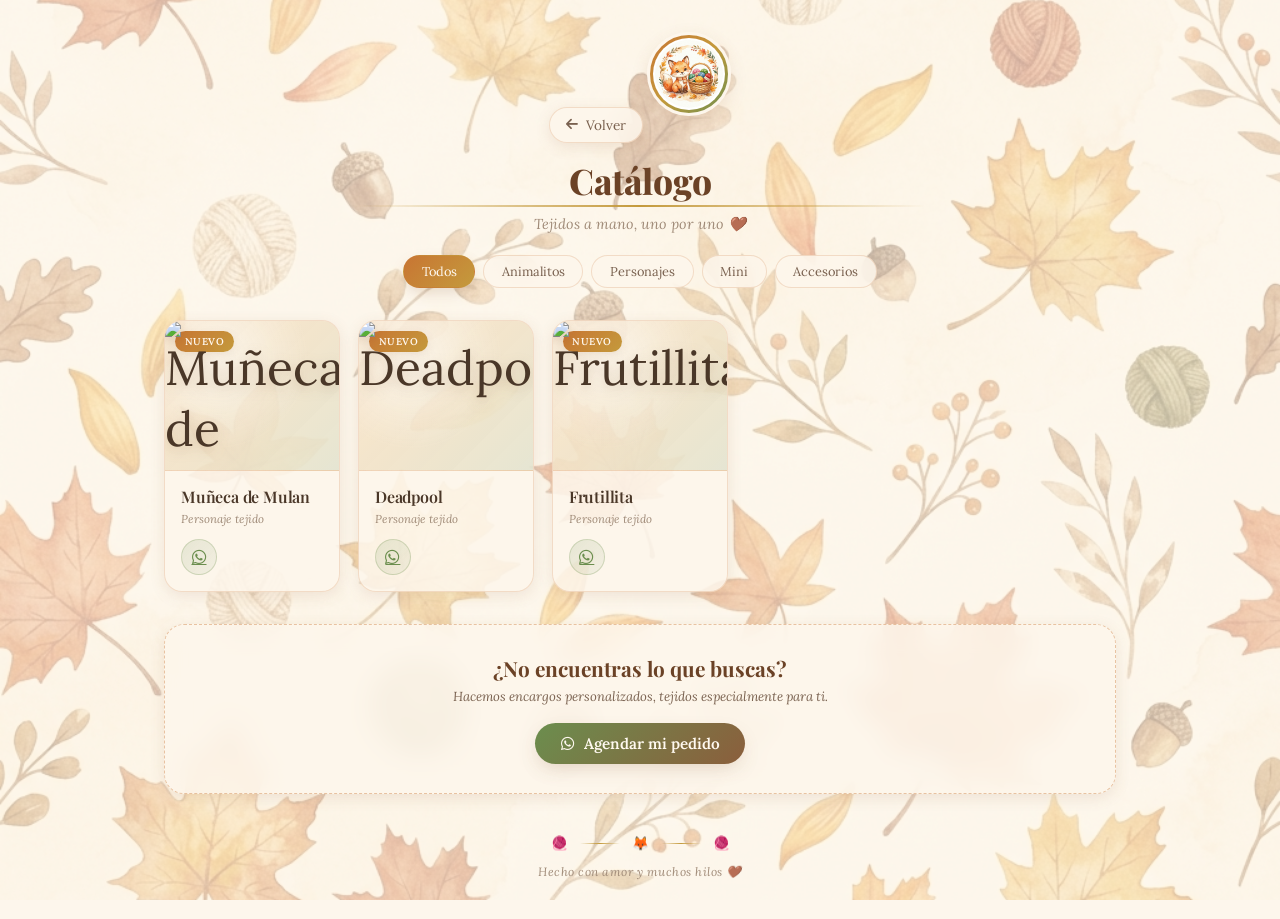
==== catalogo.html @ 06f268ba "feat: add product catalog page and integrate WhatsApp ordering link to dashboard" ====
<!DOCTYPE html>
<html lang="es">
<head>
    <meta charset="UTF-8">
    <meta name="viewport" content="width=device-width, initial-scale=1.0">
    <title>Catálogo | Amigurumis Zoremi Entrehilos</title>
    <meta name="description" content="Catálogo de amigurumis tejidos a mano de Amigurumis Zoremi Entrehilos. Encuentra tu compañero tejido con amor y agenda tu pedido por WhatsApp.">
    <link rel="stylesheet" href="style.css">
    <link rel="stylesheet" href="catalogo.css">
    <!-- Font Awesome para Iconos -->
    <link rel="stylesheet" href="https://cdnjs.cloudflare.com/ajax/libs/font-awesome/6.4.0/css/all.min.css">
    <!-- Google Fonts -->
    <link href="https://fonts.googleapis.com/css2?family=Playfair+Display:ital,wght@0,400;0,600;0,700;0,800;1,400&family=Lora:ital,wght@0,400;0,500;0,600;1,400&display=swap" rel="stylesheet">
</head>
<body>
    <div class="background-container"></div>

    <!-- Decorative floating elements -->
    <div class="floating-leaf leaf-1">🍂</div>
    <div class="floating-leaf leaf-2">🍁</div>
    <div class="floating-leaf leaf-3">🌻</div>
    <div class="floating-leaf leaf-4">🧶</div>
    <div class="floating-leaf leaf-5">🍂</div>
    <div class="floating-leaf leaf-6">🌰</div>
    <div class="floating-leaf leaf-7">🍁</div>
    <div class="floating-leaf leaf-8">🧶</div>

    <div class="catalog-container">
        <header class="catalog-header">
            <a href="index.html" class="back-link"><i class="fa-solid fa-arrow-left"></i> Volver</a>
            <img src="avatar.png" alt="Zoremi - Zorrito mascota" class="header-avatar">
            <h1 class="page-title">Catálogo</h1>
            <p class="page-subtitle">Tejidos a mano, uno por uno 🤎</p>

            <nav class="filters" aria-label="Filtrar productos por categoría">
                <button class="chip active" data-filter="todos">Todos</button>
                <button class="chip" data-filter="animales">Animalitos</button>
                <button class="chip" data-filter="personajes">Personajes</button>
                <button class="chip" data-filter="mini">Mini</button>
                <button class="chip" data-filter="accesorios">Accesorios</button>
            </nav>
        </header>

        <main class="products-grid" id="products-grid">

            <article class="product-card" data-category="personajes">
                <div class="product-img-wrap">
                    <span class="product-badge">Nuevo</span>
                    <span class="product-img"><img src="img/mulan.png" alt="Muñeca de Mulan"></span>
                </div>
                <div class="product-info">
                    <h2 class="product-name">Muñeca de Mulan</h2>
                    <p class="product-desc">Personaje tejido</p>
                    <div class="product-footer">
                        <!-- <span class="product-price">S/ 95</span> -->
                        <a class="order-btn" href="https://wa.me/5681720658?text=Hola%20Zoremi!%20Me%20interesa%20el%20amigurumi%20%F0%9F%A7%B6%20Mu%C3%B1eca%20de%20Mulan" target="_blank" rel="noopener" aria-label="Pedir Muñeca de Mulan por WhatsApp"><i class="fa-brands fa-whatsapp"></i></a>
                    </div>
                </div>
            </article>

            <article class="product-card" data-category="personajes">
                <div class="product-img-wrap">
                    <span class="product-badge">Nuevo</span>
                    <span class="product-img"><img src="img/deadpool.png" alt="Deadpool"></span>
                </div>
                <div class="product-info">
                    <h2 class="product-name">Deadpool</h2>
                    <p class="product-desc">Personaje tejido</p>
                    <div class="product-footer">
                        <!-- <span class="product-price">S/ 85</span> -->
                        <a class="order-btn" href="https://wa.me/5681720658?text=Hola%20Zoremi!%20Me%20interesa%20el%20amigurumi%20%F0%9F%A7%B6%20Deadpool" target="_blank" rel="noopener" aria-label="Pedir Deadpool por WhatsApp"><i class="fa-brands fa-whatsapp"></i></a>
                    </div>
                </div>
            </article>

            <article class="product-card" data-category="personajes">
                <div class="product-img-wrap">
                    <span class="product-badge">Nuevo</span>
                    <span class="product-img"><img src="img/frutillita.png" alt="Frutillita"></span>
                </div>
                <div class="product-info">
                    <h2 class="product-name">Frutillita</h2>
                    <p class="product-desc">Personaje tejido</p>
                    <div class="product-footer">
                        <!-- <span class="product-price">S/ 68</span> -->
                        <a class="order-btn" href="https://wa.me/5681720658?text=Hola%20Zoremi!%20Me%20interesa%20el%20amigurumi%20%F0%9F%A7%B6%20Frutillita" target="_blank" rel="noopener" aria-label="Pedir Frutillita por WhatsApp"><i class="fa-brands fa-whatsapp"></i></a>
                    </div>
                </div>
            </article>

        </main>

        <section class="custom-order">
            <h2 class="custom-title">¿No encuentras lo que buscas?</h2>
            <p class="custom-text">Hacemos encargos personalizados, tejidos especialmente para ti.</p>
            <a class="custom-btn" href="https://wa.me/5681720658?text=Hola%20Zoremi%20Entrehilos%2C%20quiero%20agendar%20un%20encargo%20personalizado%20%F0%9F%A7%B6" target="_blank" rel="noopener"><i class="fa-brands fa-whatsapp"></i> Agendar mi pedido</a>
        </section>

        <footer class="footer">
            <div class="footer-decoration">
                <span>🧶</span>
                <span class="footer-line"></span>
                <span>🦊</span>
                <span class="footer-line"></span>
                <span>🧶</span>
            </div>
            <p class="footer-text">Hecho con amor y muchos hilos 🤎</p>
        </footer>
    </div>

    <script>
        const chips = document.querySelectorAll('.chip');
        chips.forEach(chip => {
            chip.addEventListener('click', () => {
                chips.forEach(c => c.classList.remove('active'));
                chip.classList.add('active');
                const cat = chip.dataset.filter;
                document.querySelectorAll('.product-card').forEach(card => {
                    card.style.display = (cat === 'todos' || card.dataset.category === cat) ? '' : 'none';
                });
            });
        });
    </script>
</body>
</html>
---- style.css ----
/* ===========================
   AMIGURUMIS ZOREMI ENTREHILOS
   Paleta Otoñal / Acuarela
   =========================== */

:root {
    --cream: #FDF6EC;
    --cream-light: #FFF9F0;
    --warm-brown: #8B5E3C;
    --warm-brown-dark: #6B4226;
    --pumpkin: #C87533;
    --gold: #C49A3C;
    --gold-light: #D4AA4C;
    --moss-green: #6B8E4E;
    --burgundy: #8B2D3A;
    --soft-orange: #E8A960;
    --text-dark: #4A3728;
    --text-medium: #7A6250;
    --text-light: #A08B78;
    --card-bg: rgba(253, 246, 236, 0.85);
    --card-border: rgba(200, 117, 51, 0.2);
    --card-hover-bg: rgba(253, 246, 236, 0.95);
    --card-shadow: rgba(139, 94, 60, 0.12);
    --card-shadow-hover: rgba(139, 94, 60, 0.25);
}

* {
    margin: 0;
    padding: 0;
    box-sizing: border-box;
}

body {
    background-color: var(--cream);
    color: var(--text-dark);
    min-height: 100vh;
    display: flex;
    justify-content: center;
    align-items: center;
    overflow-x: hidden;
    position: relative;
    font-family: 'Lora', Georgia, serif;
}

/* === Background === */
.background-container {
    position: fixed;
    top: 0;
    left: 0;
    width: 100%;
    height: 100%;
    z-index: -2;
    background-image: url('bg.png');
    background-size: cover;
    background-position: center;
    opacity: 0.35;
}

/* === Floating decorative leaves === */
.floating-leaf {
    position: fixed;
    font-size: 1.6rem;
    opacity: 0;
    z-index: -1;
    pointer-events: none;
    animation: floatDown linear infinite;
}

.leaf-1 { left: 5%;  animation-duration: 12s; animation-delay: 0s;   font-size: 1.4rem; }
.leaf-2 { left: 15%; animation-duration: 15s; animation-delay: 2s;   font-size: 1.8rem; }
.leaf-3 { left: 30%; animation-duration: 18s; animation-delay: 5s;   font-size: 1.3rem; }
.leaf-4 { left: 50%; animation-duration: 14s; animation-delay: 1s;   font-size: 1.6rem; }
.leaf-5 { left: 65%; animation-duration: 16s; animation-delay: 4s;   font-size: 1.2rem; }
.leaf-6 { left: 78%; animation-duration: 13s; animation-delay: 3s;   font-size: 1.5rem; }
.leaf-7 { left: 88%; animation-duration: 17s; animation-delay: 6s;   font-size: 1.7rem; }
.leaf-8 { left: 42%; animation-duration: 19s; animation-delay: 8s;   font-size: 1.1rem; }

@keyframes floatDown {
    0% {
        transform: translateY(-10vh) rotate(0deg) translateX(0);
        opacity: 0;
    }
    10% {
        opacity: 0.6;
    }
    90% {
        opacity: 0.6;
    }
    100% {
        transform: translateY(110vh) rotate(360deg) translateX(60px);
        opacity: 0;
    }
}

/* === Main Container === */
.container {
    width: 100%;
    max-width: 440px;
    padding: 2.5rem 2rem;
    display: flex;
    flex-direction: column;
    gap: 2rem;
    z-index: 1;
}

/* === Profile / Header === */
.profile {
    text-align: center;
    animation: fadeInDown 1s cubic-bezier(0.4, 0, 0.2, 1);
}

.profile-img-container {
    width: 140px;
    height: 140px;
    margin: 0 auto 1.2rem;
    border-radius: 50%;
    padding: 5px;
    background: linear-gradient(135deg, var(--pumpkin), var(--gold), var(--moss-green), var(--soft-orange));
    position: relative;
    box-shadow: 
        0 8px 25px var(--card-shadow),
        0 0 0 4px var(--cream);
    animation: gentlePulse 4s ease-in-out infinite;
}

.profile-img {
    width: 100%;
    height: 100%;
    object-fit: cover;
    border-radius: 50%;
    border: 4px solid var(--cream);
    background: var(--cream-light);
}

/* === Brand Name === */
.brand-name {
    display: flex;
    flex-direction: column;
    align-items: center;
    gap: 0;
    margin-bottom: 1rem;
    line-height: 1;
}

.brand-top {
    font-family: 'Lora', Georgia, serif;
    font-size: 1rem;
    font-weight: 500;
    color: var(--text-medium);
    letter-spacing: 3px;
    text-transform: uppercase;
}

.brand-main {
    font-family: 'Playfair Display', Georgia, serif;
    font-size: 2.8rem;
    font-weight: 800;
    color: var(--warm-brown-dark);
    line-height: 1.1;
    letter-spacing: -0.5px;
    position: relative;
}

.brand-main::after {
    content: '';
    display: block;
    width: 60%;
    height: 2px;
    background: linear-gradient(to right, transparent, var(--gold), transparent);
    margin: 2px auto 0;
}

.brand-bottom {
    font-family: 'Lora', Georgia, serif;
    font-size: 1.05rem;
    font-weight: 400;
    font-style: italic;
    color: var(--text-light);
    letter-spacing: 4px;
    margin-top: 4px;
}

/* === Quote === */
.profile-quote {
    font-family: 'Lora', Georgia, serif;
    font-style: italic;
    font-size: 0.85rem;
    color: var(--text-light);
    line-height: 1.6;
    margin-top: 0.8rem;
    padding: 0 1rem;
    position: relative;
}

.profile-quote::before {
    content: '✿';
    display: block;
    font-style: normal;
    color: var(--soft-orange);
    opacity: 0.5;
    margin-bottom: 6px;
    font-size: 0.9rem;
}

/* === Links === */
.links-container {
    display: flex;
    flex-direction: column;
    gap: 1rem;
    animation: fadeInUp 0.8s cubic-bezier(0.4, 0, 0.2, 1) 0.2s both;
}

.link-card {
    display: flex;
    align-items: center;
    padding: 1.1rem 1.4rem;
    background: var(--card-bg);
    border: 1px solid var(--card-border);
    border-radius: 16px;
    text-decoration: none;
    color: var(--text-dark);
    backdrop-filter: blur(12px);
    -webkit-backdrop-filter: blur(12px);
    transition: all 0.4s cubic-bezier(0.4, 0, 0.2, 1);
    position: relative;
    overflow: hidden;
    box-shadow: 0 4px 15px var(--card-shadow);
}

.link-card::before {
    content: '';
    position: absolute;
    top: 0;
    left: 0;
    width: 4px;
    height: 100%;
    border-radius: 16px 0 0 16px;
    transition: all 0.3s ease;
    opacity: 0;
}

.link-card::after {
    content: '';
    position: absolute;
    top: 0;
    left: 0;
    width: 100%;
    height: 100%;
    background: linear-gradient(90deg, transparent, rgba(255,255,255,0.15), transparent);
    transform: translateX(-100%);
    transition: 0.6s ease-in-out;
}

/* TikTok specific */
.tiktok::before {
    background: linear-gradient(to bottom, var(--pumpkin), var(--gold));
}

/* Instagram specific */
.instagram::before {
    background: linear-gradient(to bottom, var(--burgundy), var(--soft-orange));
}

/* Facebook specific */
.facebook::before {
    background: linear-gradient(to bottom, var(--moss-green), var(--gold-light));
}

/* Catálogo specific */
.catalogo::before {
    background: linear-gradient(to bottom, var(--pumpkin), var(--burgundy));
}

/* WhatsApp specific */
.whatsapp::before {
    background: linear-gradient(to bottom, var(--moss-green), var(--gold));
}

.link-card:hover {
    transform: translateY(-4px);
    background: var(--card-hover-bg);
    border-color: rgba(200, 117, 51, 0.35);
    box-shadow: 0 12px 30px -5px var(--card-shadow-hover);
}

.link-card:hover::before {
    opacity: 1;
}

.link-card:hover::after {
    transform: translateX(100%);
}

.link-icon {
    font-size: 1.5rem;
    margin-right: 1rem;
    display: flex;
    align-items: center;
    justify-content: center;
    width: 42px;
    height: 42px;
    border-radius: 12px;
    transition: all 0.3s ease;
    flex-shrink: 0;
}

.tiktok .link-icon {
    background: linear-gradient(135deg, rgba(200, 117, 51, 0.12), rgba(196, 154, 60, 0.12));
    color: var(--pumpkin);
}

.instagram .link-icon {
    background: linear-gradient(135deg, rgba(139, 45, 58, 0.12), rgba(232, 169, 96, 0.12));
    color: var(--burgundy);
}

.facebook .link-icon {
    background: linear-gradient(135deg, rgba(107, 142, 78, 0.12), rgba(212, 170, 76, 0.12));
    color: var(--moss-green);
}

.catalogo .link-icon {
    background: linear-gradient(135deg, rgba(200, 117, 51, 0.12), rgba(139, 45, 58, 0.12));
    color: var(--pumpkin);
}

.whatsapp .link-icon {
    background: linear-gradient(135deg, rgba(107, 142, 78, 0.15), rgba(107, 142, 78, 0.08));
    color: var(--moss-green);
}

.tiktok:hover .link-icon {
    background: linear-gradient(135deg, rgba(200, 117, 51, 0.25), rgba(196, 154, 60, 0.25));
    transform: scale(1.08) rotate(-3deg);
}

.instagram:hover .link-icon {
    background: linear-gradient(135deg, rgba(139, 45, 58, 0.25), rgba(232, 169, 96, 0.25));
    transform: scale(1.08) rotate(3deg);
}

.facebook:hover .link-icon {
    background: linear-gradient(135deg, rgba(107, 142, 78, 0.25), rgba(212, 170, 76, 0.25));
    transform: scale(1.08) rotate(-3deg);
}

.catalogo:hover .link-icon {
    background: linear-gradient(135deg, rgba(200, 117, 51, 0.25), rgba(139, 45, 58, 0.25));
    transform: scale(1.08) rotate(-3deg);
}

.whatsapp:hover .link-icon {
    background: linear-gradient(135deg, rgba(107, 142, 78, 0.28), rgba(107, 142, 78, 0.18));
    transform: scale(1.08) rotate(3deg);
}

.link-content {
    display: flex;
    flex-direction: column;
    flex-grow: 1;
    gap: 2px;
}

.link-text {
    font-family: 'Playfair Display', Georgia, serif;
    font-size: 1.1rem;
    font-weight: 600;
    color: var(--text-dark);
    letter-spacing: -0.2px;
}

.link-subtitle {
    font-family: 'Lora', Georgia, serif;
    font-size: 0.75rem;
    color: var(--text-light);
    font-style: italic;
}

.link-arrow {
    font-size: 0.95rem;
    color: var(--text-light);
    opacity: 0.4;
    transform: translateX(0);
    transition: all 0.3s ease;
}

.link-card:hover .link-arrow {
    opacity: 1;
    transform: translateX(5px);
    color: var(--pumpkin);
}

/* === Footer === */
.footer {
    text-align: center;
    padding-top: 0.5rem;
    animation: fadeInUp 0.8s cubic-bezier(0.4, 0, 0.2, 1) 0.4s both;
}

.footer-decoration {
    display: flex;
    align-items: center;
    justify-content: center;
    gap: 12px;
    margin-bottom: 12px;
    font-size: 0.85rem;
}

.footer-line {
    display: block;
    width: 40px;
    height: 1px;
    background: linear-gradient(to right, transparent, var(--gold), transparent);
}

.footer-text {
    font-family: 'Lora', Georgia, serif;
    font-size: 0.75rem;
    color: var(--text-light);
    font-style: italic;
    letter-spacing: 0.5px;
}

/* === Animations === */
@keyframes fadeInDown {
    from { opacity: 0; transform: translateY(-30px); }
    to { opacity: 1; transform: translateY(0); }
}

@keyframes fadeInUp {
    from { opacity: 0; transform: translateY(30px); }
    to { opacity: 1; transform: translateY(0); }
}

@keyframes gentlePulse {
    0%, 100% { box-shadow: 0 8px 25px var(--card-shadow), 0 0 0 4px var(--cream); }
    50% { box-shadow: 0 8px 35px var(--card-shadow-hover), 0 0 0 6px rgba(253, 246, 236, 0.8); }
}

/* === Responsive === */
@media (max-width: 480px) {
    .container {
        padding: 2rem 1.5rem;
    }
    .profile-img-container {
        width: 120px;
        height: 120px;
    }
    .brand-main {
        font-size: 2.4rem;
    }
    .brand-top {
        font-size: 0.9rem;
    }
    .floating-leaf {
        font-size: 1.2rem;
    }
}

@media (min-width: 481px) and (max-width: 768px) {
    .container {
        max-width: 440px;
    }
}
---- catalogo.css ----
/* ===========================
   CATÁLOGO ZOREMI ENTREHILOS
   Extiende el estilo de style.css
   =========================== */

body {
    display: block;
}

.catalog-container {
    width: 100%;
    max-width: 1000px;
    margin: 0 auto;
    padding: 2rem 1.5rem 2.5rem;
    display: flex;
    flex-direction: column;
    gap: 2rem;
    z-index: 1;
}

/* === Header === */
.catalog-header {
    text-align: center;
    animation: fadeInDown 1s cubic-bezier(0.4, 0, 0.2, 1);
}

.back-link {
    display: inline-flex;
    align-items: center;
    gap: 8px;
    align-self: flex-start;
    margin-bottom: 1.2rem;
    padding: 0.5rem 1rem;
    border-radius: 999px;
    background: var(--card-bg);
    border: 1px solid var(--card-border);
    color: var(--text-medium);
    font-family: 'Lora', Georgia, serif;
    font-size: 0.85rem;
    text-decoration: none;
    backdrop-filter: blur(12px);
    -webkit-backdrop-filter: blur(12px);
    transition: all 0.3s ease;
    box-shadow: 0 4px 15px var(--card-shadow);
}

.back-link:hover {
    transform: translateY(-2px);
    color: var(--pumpkin);
    border-color: rgba(200, 117, 51, 0.35);
    box-shadow: 0 8px 20px -5px var(--card-shadow-hover);
}

.header-avatar {
    width: 84px;
    height: 84px;
    object-fit: cover;
    border-radius: 50%;
    border: 3px solid var(--cream);
    padding: 3px;
    margin-bottom: 0.8rem;
    background: linear-gradient(135deg, var(--pumpkin), var(--gold), var(--moss-green));
    box-shadow: 0 6px 18px var(--card-shadow);
}

.page-title {
    font-family: 'Playfair Display', Georgia, serif;
    font-size: 2.2rem;
    font-weight: 800;
    color: var(--warm-brown-dark);
    line-height: 1.1;
}

.page-title::after {
    content: '';
    display: block;
    width: 60%;
    height: 2px;
    background: linear-gradient(to right, transparent, var(--gold), transparent);
    margin: 4px auto 0;
}

.page-subtitle {
    font-family: 'Lora', Georgia, serif;
    font-style: italic;
    font-size: 0.9rem;
    color: var(--text-light);
    margin-top: 0.5rem;
}

/* === Filtros === */
.filters {
    display: flex;
    flex-wrap: wrap;
    justify-content: center;
    gap: 0.5rem;
    margin-top: 1.4rem;
}

.chip {
    font-family: 'Lora', Georgia, serif;
    font-size: 0.8rem;
    padding: 0.45rem 1.1rem;
    border-radius: 999px;
    border: 1px solid var(--card-border);
    background: var(--card-bg);
    color: var(--text-medium);
    cursor: pointer;
    transition: all 0.3s ease;
    backdrop-filter: blur(12px);
    -webkit-backdrop-filter: blur(12px);
}

.chip:hover {
    transform: translateY(-2px);
    border-color: rgba(200, 117, 51, 0.35);
    color: var(--pumpkin);
}

.chip.active {
    background: linear-gradient(135deg, var(--pumpkin), var(--gold));
    border-color: transparent;
    color: #FFF9F0;
    box-shadow: 0 6px 16px -4px var(--card-shadow-hover);
}

/* === Grid de productos === */
.products-grid {
    display: grid;
    grid-template-columns: repeat(auto-fill, minmax(170px, 1fr));
    gap: 1.1rem;
    animation: fadeInUp 0.8s cubic-bezier(0.4, 0, 0.2, 1) 0.2s both;
}

.product-card {
    display: flex;
    flex-direction: column;
    background: var(--card-bg);
    border: 1px solid var(--card-border);
    border-radius: 18px;
    overflow: hidden;
    backdrop-filter: blur(12px);
    -webkit-backdrop-filter: blur(12px);
    box-shadow: 0 4px 15px var(--card-shadow);
    transition: all 0.4s cubic-bezier(0.4, 0, 0.2, 1);
    animation: cardIn 0.6s cubic-bezier(0.4, 0, 0.2, 1) both;
}

.product-card:nth-child(-n+12) { animation-delay: calc(var(--i, 0) * 60ms); }

.product-card:hover {
    transform: translateY(-5px);
    background: var(--card-hover-bg);
    border-color: rgba(200, 117, 51, 0.35);
    box-shadow: 0 14px 32px -6px var(--card-shadow-hover);
}

@keyframes cardIn {
    from { opacity: 0; transform: translateY(24px); }
    to { opacity: 1; transform: translateY(0); }
}

.product-img-wrap {
    position: relative;
    height: 150px;
    display: flex;
    align-items: center;
    justify-content: center;
    overflow: hidden;
    background:
        radial-gradient(circle at 30% 25%, rgba(255, 255, 255, 0.55), transparent 55%),
        linear-gradient(135deg, rgba(232, 169, 96, 0.22), rgba(196, 154, 60, 0.18), rgba(107, 142, 78, 0.16));
    border-bottom: 1px solid var(--card-border);
}

.product-img {
    font-size: 3rem;
    filter: drop-shadow(0 4px 6px rgba(139, 94, 60, 0.25));
    transition: transform 0.4s cubic-bezier(0.4, 0, 0.2, 1);
    width: 100%;
    height: 100%;
    display: flex;
    align-items: center;
    justify-content: center;
}

.product-img img {
    width: 100%;
    height: 100%;
    object-fit: cover;
}

.product-card:hover .product-img {
    transform: scale(1.15) rotate(-5deg);
}

.product-badge {
    position: absolute;
    top: 10px;
    left: 10px;
    font-family: 'Lora', Georgia, serif;
    font-size: 0.62rem;
    font-weight: 600;
    letter-spacing: 0.5px;
    text-transform: uppercase;
    padding: 0.25rem 0.6rem;
    border-radius: 999px;
    background: linear-gradient(135deg, var(--pumpkin), var(--gold));
    color: #FFF9F0;
    box-shadow: 0 3px 8px var(--card-shadow);
}

.product-badge.badge-fav {
    background: linear-gradient(135deg, var(--burgundy), var(--soft-orange));
}

.product-info {
    display: flex;
    flex-direction: column;
    flex-grow: 1;
    gap: 0.3rem;
    padding: 0.9rem 1rem 1rem;
}

.product-name {
    font-family: 'Playfair Display', Georgia, serif;
    font-size: 1rem;
    font-weight: 600;
    color: var(--text-dark);
    letter-spacing: -0.2px;
}

.product-desc {
    font-family: 'Lora', Georgia, serif;
    font-size: 0.72rem;
    font-style: italic;
    color: var(--text-light);
    flex-grow: 1;
}

.product-footer {
    display: flex;
    align-items: center;
    justify-content: space-between;
    margin-top: 0.5rem;
}

.product-price {
    font-family: 'Playfair Display', Georgia, serif;
    font-size: 1.05rem;
    font-weight: 700;
    color: var(--warm-brown);
}

.order-btn {
    display: inline-flex;
    align-items: center;
    justify-content: center;
    width: 36px;
    height: 36px;
    border-radius: 50%;
    font-size: 1.05rem;
    color: var(--moss-green);
    background: linear-gradient(135deg, rgba(107, 142, 78, 0.15), rgba(107, 142, 78, 0.08));
    border: 1px solid rgba(107, 142, 78, 0.25);
    transition: all 0.3s ease;
}

.order-btn:hover {
    background: linear-gradient(135deg, var(--moss-green), var(--gold-light));
    color: #FFF9F0;
    transform: scale(1.12) rotate(5deg);
    box-shadow: 0 6px 14px -3px var(--card-shadow-hover);
}

/* === Encargo personalizado === */
.custom-order {
    text-align: center;
    padding: 1.8rem 1.5rem;
    background: var(--card-bg);
    border: 1px dashed rgba(200, 117, 51, 0.4);
    border-radius: 20px;
    backdrop-filter: blur(12px);
    -webkit-backdrop-filter: blur(12px);
    box-shadow: 0 4px 15px var(--card-shadow);
    animation: fadeInUp 0.8s cubic-bezier(0.4, 0, 0.2, 1) 0.35s both;
}

.custom-title {
    font-family: 'Playfair Display', Georgia, serif;
    font-size: 1.3rem;
    font-weight: 700;
    color: var(--warm-brown-dark);
}

.custom-text {
    font-family: 'Lora', Georgia, serif;
    font-style: italic;
    font-size: 0.82rem;
    color: var(--text-medium);
    margin-top: 0.4rem;
}

.custom-btn {
    display: inline-flex;
    align-items: center;
    gap: 10px;
    margin-top: 1.1rem;
    padding: 0.7rem 1.6rem;
    border-radius: 999px;
    font-family: 'Lora', Georgia, serif;
    font-size: 0.95rem;
    font-weight: 600;
    text-decoration: none;
    color: #FFF9F0;
    background: linear-gradient(135deg, var(--moss-green), var(--warm-brown));
    box-shadow: 0 8px 20px -6px var(--card-shadow-hover);
    transition: all 0.3s ease;
}

.custom-btn:hover {
    transform: translateY(-3px) scale(1.02);
    box-shadow: 0 12px 26px -6px var(--card-shadow-hover);
}

/* === Responsive === */
@media (max-width: 480px) {
    .catalog-container {
        padding: 1.5rem 1rem 2rem;
        gap: 1.5rem;
    }
    .page-title {
        font-size: 1.8rem;
    }
    .products-grid {
        grid-template-columns: repeat(auto-fill, minmax(140px, 1fr));
        gap: 0.8rem;
    }
}
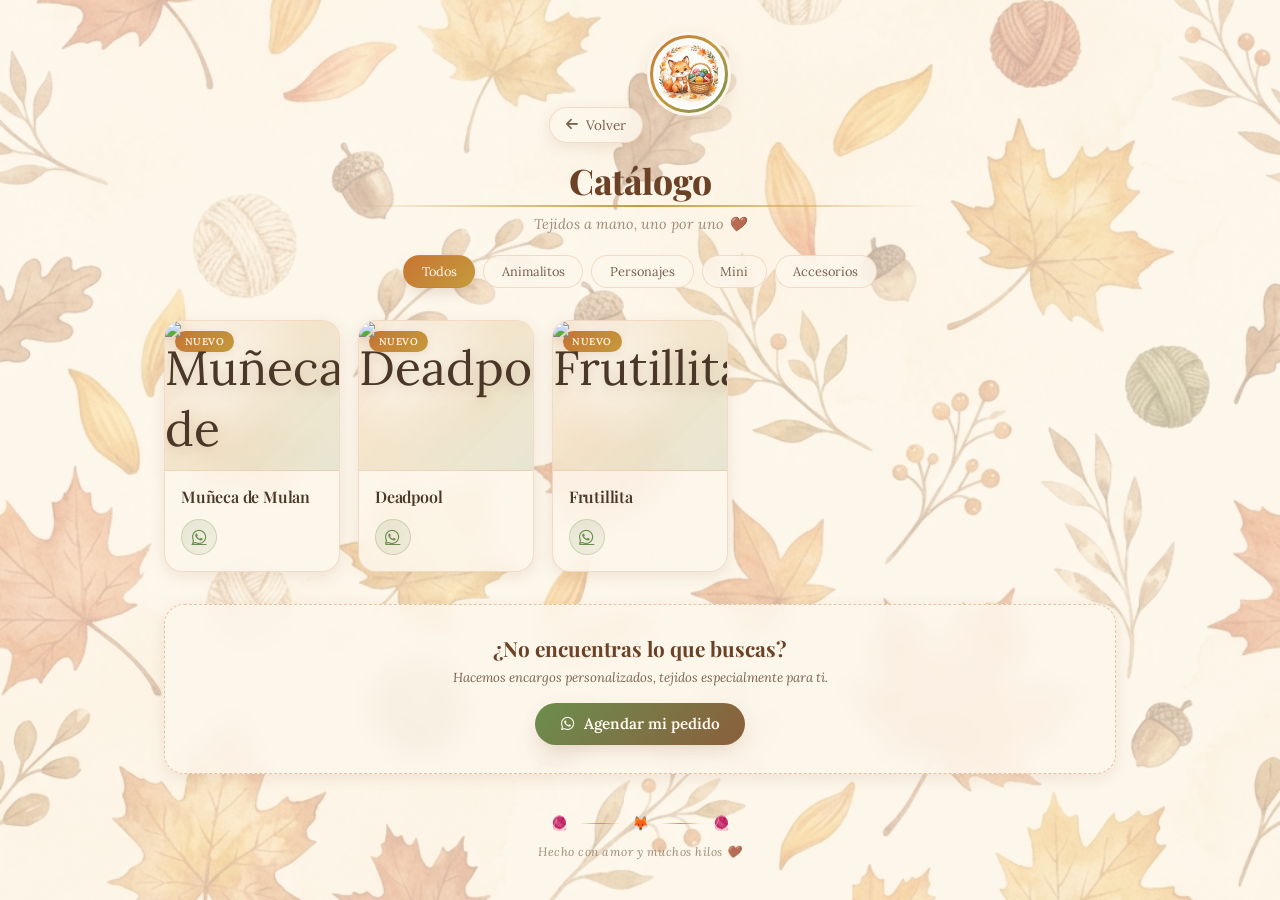
==== commit 880f05b9: "refactor: remove redundant product description paragraphs from catalog items" ====
--- a/catalogo.html
+++ b/catalogo.html
@@ -46,11 +46,10 @@
             <article class="product-card" data-category="personajes">
                 <div class="product-img-wrap">
                     <span class="product-badge">Nuevo</span>
-                    <span class="product-img"><img src="img/mulan.png" alt="Muñeca de Mulan"></span>
+                    <span class="product-img"><img src="./img/mulan.png" alt="Muñeca de Mulan"></span>
                 </div>
                 <div class="product-info">
                     <h2 class="product-name">Muñeca de Mulan</h2>
-                    <p class="product-desc">Personaje tejido</p>
                     <div class="product-footer">
                         <!-- <span class="product-price">S/ 95</span> -->
                         <a class="order-btn" href="https://wa.me/5681720658?text=Hola%20Zoremi!%20Me%20interesa%20el%20amigurumi%20%F0%9F%A7%B6%20Mu%C3%B1eca%20de%20Mulan" target="_blank" rel="noopener" aria-label="Pedir Muñeca de Mulan por WhatsApp"><i class="fa-brands fa-whatsapp"></i></a>
@@ -61,12 +60,11 @@
             <article class="product-card" data-category="personajes">
                 <div class="product-img-wrap">
                     <span class="product-badge">Nuevo</span>
-                    <span class="product-img"><img src="img/deadpool.png" alt="Deadpool"></span>
+                    <span class="product-img"><img src="./img/deadpool.png" alt="Deadpool"></span>
                 </div>
                 <div class="product-info">
                     <h2 class="product-name">Deadpool</h2>
-                    <p class="product-desc">Personaje tejido</p>
-                    <div class="product-footer">
+            <div class="product-footer">
                         <!-- <span class="product-price">S/ 85</span> -->
                         <a class="order-btn" href="https://wa.me/5681720658?text=Hola%20Zoremi!%20Me%20interesa%20el%20amigurumi%20%F0%9F%A7%B6%20Deadpool" target="_blank" rel="noopener" aria-label="Pedir Deadpool por WhatsApp"><i class="fa-brands fa-whatsapp"></i></a>
                     </div>
@@ -76,11 +74,10 @@
             <article class="product-card" data-category="personajes">
                 <div class="product-img-wrap">
                     <span class="product-badge">Nuevo</span>
-                    <span class="product-img"><img src="img/frutillita.png" alt="Frutillita"></span>
+                    <span class="product-img"><img src="./img/frutillita.png" alt="Frutillita"></span>
                 </div>
                 <div class="product-info">
                     <h2 class="product-name">Frutillita</h2>
-                    <p class="product-desc">Personaje tejido</p>
                     <div class="product-footer">
                         <!-- <span class="product-price">S/ 68</span> -->
                         <a class="order-btn" href="https://wa.me/5681720658?text=Hola%20Zoremi!%20Me%20interesa%20el%20amigurumi%20%F0%9F%A7%B6%20Frutillita" target="_blank" rel="noopener" aria-label="Pedir Frutillita por WhatsApp"><i class="fa-brands fa-whatsapp"></i></a>
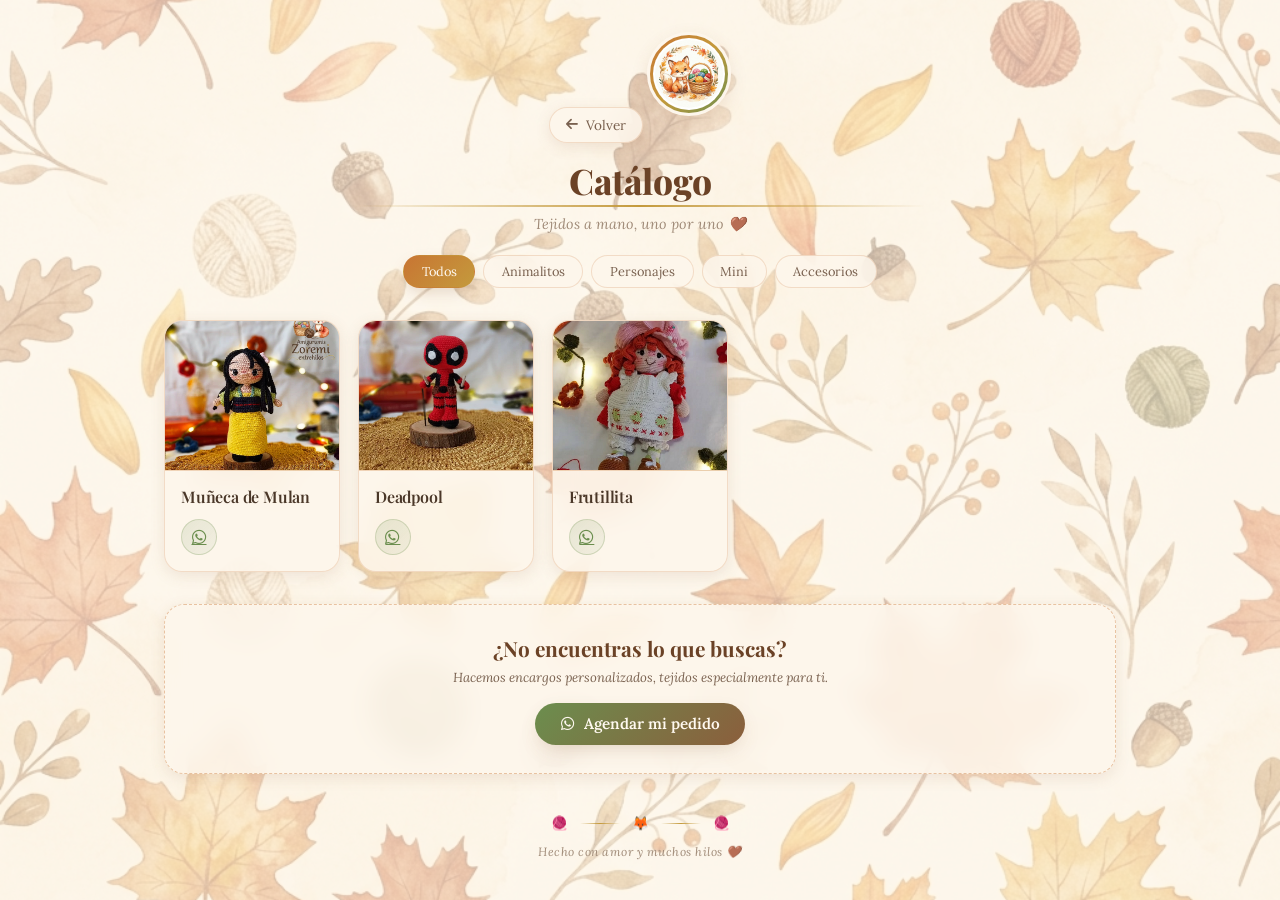
==== commit b859b5e0: "fix: correct image source paths by capitalizing the directory name to Img" ====
--- a/catalogo.html
+++ b/catalogo.html
@@ -46,7 +46,7 @@
             <article class="product-card" data-category="personajes">
                 <div class="product-img-wrap">
                     <span class="product-badge">Nuevo</span>
-                    <span class="product-img"><img src="./img/mulan.png" alt="Muñeca de Mulan"></span>
+                    <span class="product-img"><img src="./Img/mulan.png" alt="Muñeca de Mulan"></span>
                 </div>
                 <div class="product-info">
                     <h2 class="product-name">Muñeca de Mulan</h2>
@@ -60,7 +60,7 @@
             <article class="product-card" data-category="personajes">
                 <div class="product-img-wrap">
                     <span class="product-badge">Nuevo</span>
-                    <span class="product-img"><img src="./img/deadpool.png" alt="Deadpool"></span>
+                    <span class="product-img"><img src="./Img/deadpool.png" alt="Deadpool"></span>
                 </div>
                 <div class="product-info">
                     <h2 class="product-name">Deadpool</h2>
@@ -74,7 +74,7 @@
             <article class="product-card" data-category="personajes">
                 <div class="product-img-wrap">
                     <span class="product-badge">Nuevo</span>
-                    <span class="product-img"><img src="./img/frutillita.png" alt="Frutillita"></span>
+                    <span class="product-img"><img src="./Img/frutillita.png" alt="Frutillita"></span>
                 </div>
                 <div class="product-info">
                     <h2 class="product-name">Frutillita</h2>
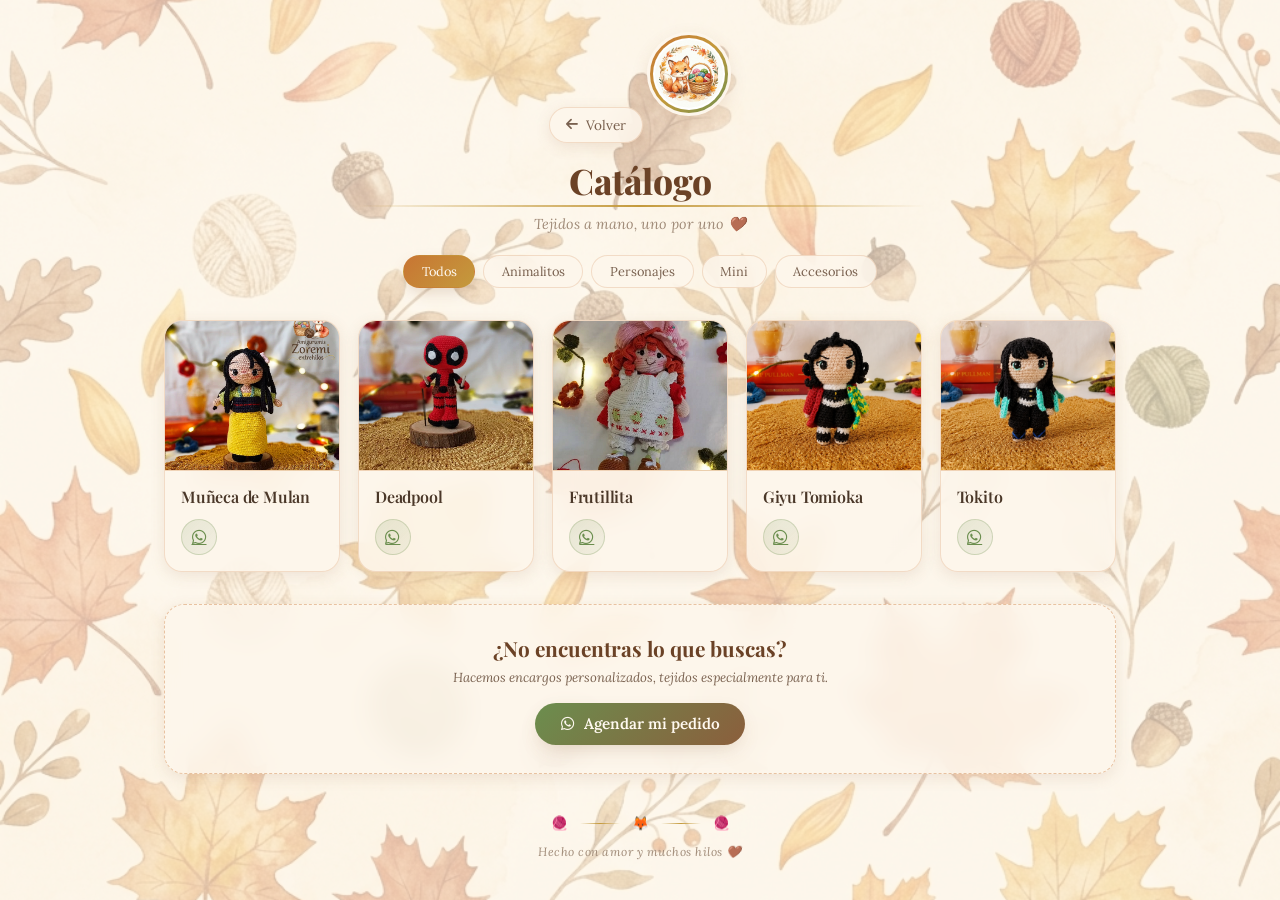
==== commit df57ab29: "feat: add Tomioka and Tokito products to catalog and update badge status to available" ====
--- a/catalogo.html
+++ b/catalogo.html
@@ -45,7 +45,7 @@
 
             <article class="product-card" data-category="personajes">
                 <div class="product-img-wrap">
-                    <span class="product-badge">Nuevo</span>
+                    <span class="product-badge">Disponible</span>
                     <span class="product-img"><img src="./Img/mulan.png" alt="Muñeca de Mulan"></span>
                 </div>
                 <div class="product-info">
@@ -59,7 +59,7 @@
 
             <article class="product-card" data-category="personajes">
                 <div class="product-img-wrap">
-                    <span class="product-badge">Nuevo</span>
+                    <span class="product-badge">Disponible</span>
                     <span class="product-img"><img src="./Img/deadpool.png" alt="Deadpool"></span>
                 </div>
                 <div class="product-info">
@@ -73,7 +73,7 @@
 
             <article class="product-card" data-category="personajes">
                 <div class="product-img-wrap">
-                    <span class="product-badge">Nuevo</span>
+                    <span class="product-badge">Disponible</span>
                     <span class="product-img"><img src="./Img/frutillita.png" alt="Frutillita"></span>
                 </div>
                 <div class="product-info">
@@ -84,7 +84,32 @@
                     </div>
                 </div>
             </article>
-
+            <article class="product-card" data-category="personajes">
+                <div class="product-img-wrap">
+                    <span class="product-badge">Disponible</span>
+                    <span class="product-img"><img src="./Img/Tomioka.png" alt="Giyu Tomioka"></span>
+                </div>
+                <div class="product-info">
+                    <h2 class="product-name">Giyu Tomioka</h2>
+                    <div class="product-footer">
+                        <!-- <span class="product-price">S/ 68</span> -->
+                        <a class="order-btn" href="https://wa.me/5681720658?text=Hola%20Zoremi!%20Me%20interesa%20el%20amigurumi%20%F0%9F%A7%B6%20Frutillita" target="_blank" rel="noopener" aria-label="Pedir Frutillita por WhatsApp"><i class="fa-brands fa-whatsapp"></i></a>
+                    </div>
+                </div>
+            </article>
+            <article class="product-card" data-category="personajes">
+                <div class="product-img-wrap">
+                    <span class="product-badge">Disponible</span>
+                    <span class="product-img"><img src="./Img/Tokito.png" alt="Tokito"></span>
+                </div>
+                <div class="product-info">
+                    <h2 class="product-name">Tokito</h2>
+                    <div class="product-footer">
+                        <!-- <span class="product-price">S/ 68</span> -->
+                        <a class="order-btn" href="https://wa.me/5681720658?text=Hola%20Zoremi!%20Me%20interesa%20el%20amigurumi%20%F0%9F%A7%B6%20Frutillita" target="_blank" rel="noopener" aria-label="Pedir Frutillita por WhatsApp"><i class="fa-brands fa-whatsapp"></i></a>
+                    </div>
+                </div>
+            </article>
         </main>
 
         <section class="custom-order">
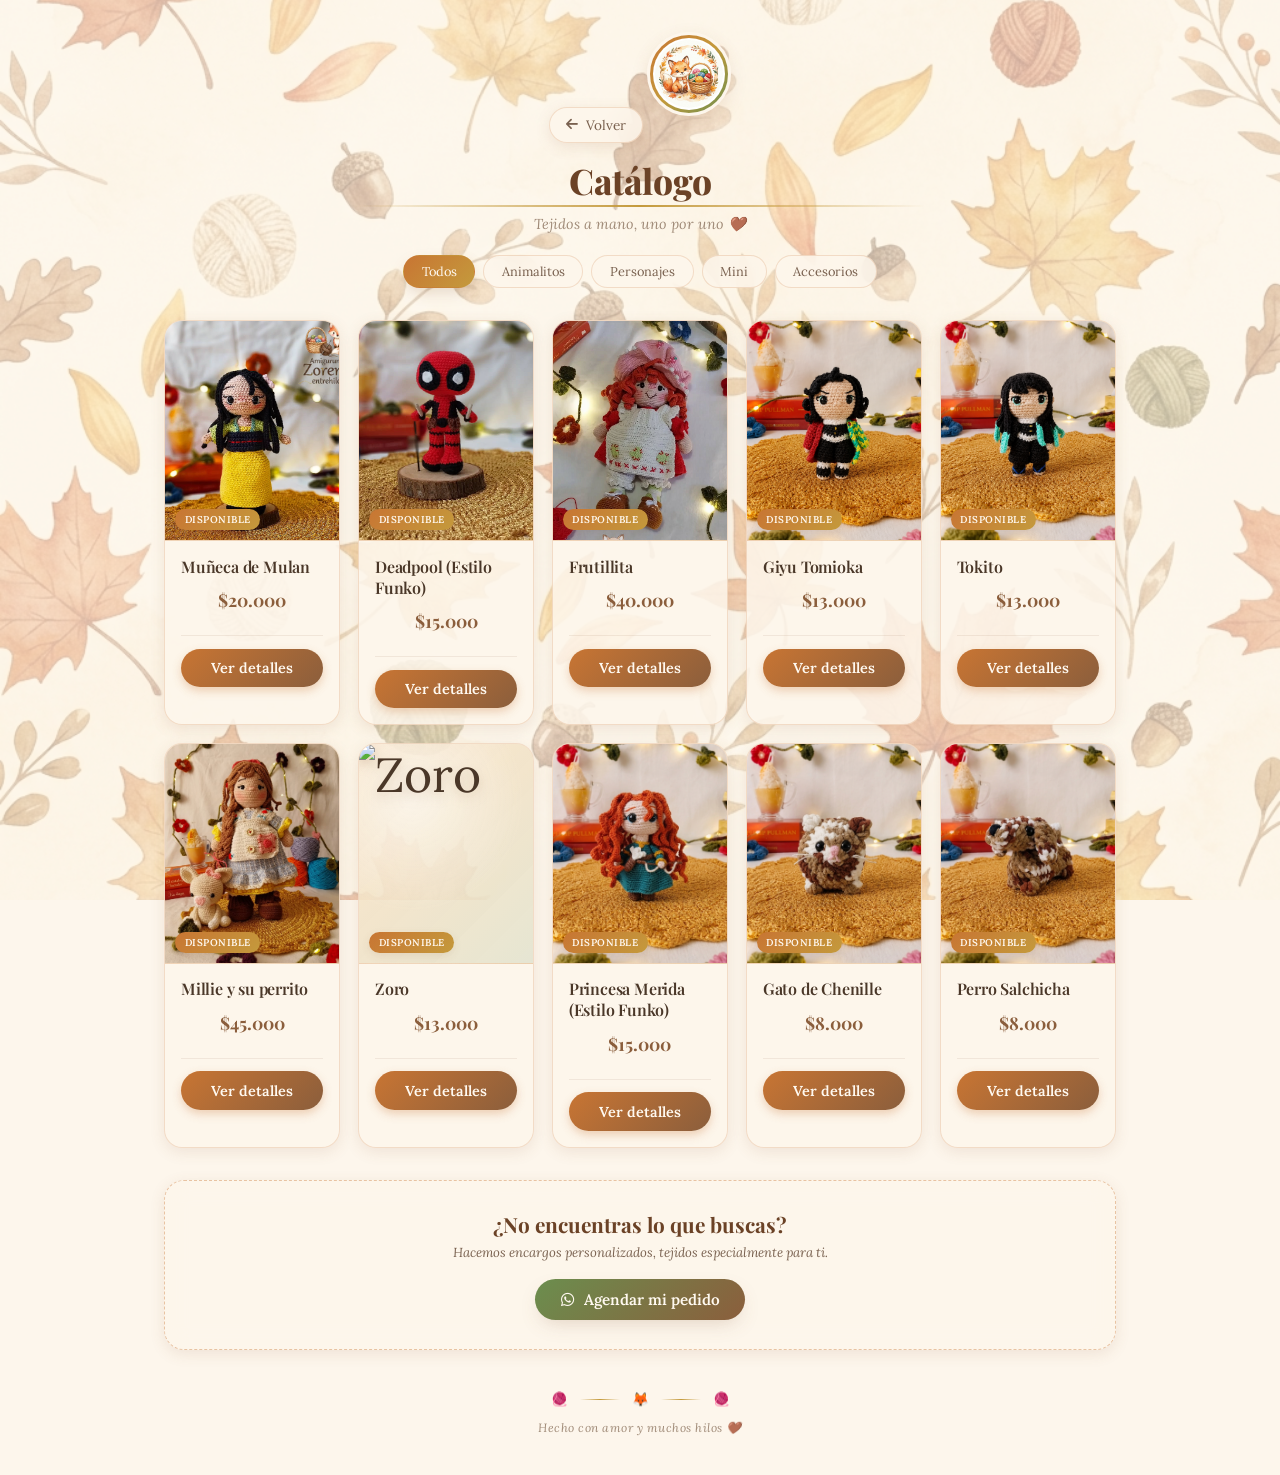
==== commit 9d00a1c4: "feat: implement dynamic product rendering and detail modal in catalog" ====
--- a/catalogo.html
+++ b/catalogo.html
@@ -42,80 +42,13 @@
         </header>
 
         <main class="products-grid" id="products-grid">
-
-            <article class="product-card" data-category="personajes">
-                <div class="product-img-wrap">
-                    <span class="product-badge">Disponible</span>
-                    <span class="product-img"><img src="./Img/mulan.png" alt="Muñeca de Mulan"></span>
-                </div>
-                <div class="product-info">
-                    <h2 class="product-name">Muñeca de Mulan</h2>
-                    <div class="product-footer">
-                        <!-- <span class="product-price">S/ 95</span> -->
-                        <a class="order-btn" href="https://wa.me/5681720658?text=Hola%20Zoremi!%20Me%20interesa%20el%20amigurumi%20%F0%9F%A7%B6%20Mu%C3%B1eca%20de%20Mulan" target="_blank" rel="noopener" aria-label="Pedir Muñeca de Mulan por WhatsApp"><i class="fa-brands fa-whatsapp"></i></a>
-                    </div>
-                </div>
-            </article>
-
-            <article class="product-card" data-category="personajes">
-                <div class="product-img-wrap">
-                    <span class="product-badge">Disponible</span>
-                    <span class="product-img"><img src="./Img/deadpool.png" alt="Deadpool"></span>
-                </div>
-                <div class="product-info">
-                    <h2 class="product-name">Deadpool</h2>
-            <div class="product-footer">
-                        <!-- <span class="product-price">S/ 85</span> -->
-                        <a class="order-btn" href="https://wa.me/5681720658?text=Hola%20Zoremi!%20Me%20interesa%20el%20amigurumi%20%F0%9F%A7%B6%20Deadpool" target="_blank" rel="noopener" aria-label="Pedir Deadpool por WhatsApp"><i class="fa-brands fa-whatsapp"></i></a>
-                    </div>
-                </div>
-            </article>
-
-            <article class="product-card" data-category="personajes">
-                <div class="product-img-wrap">
-                    <span class="product-badge">Disponible</span>
-                    <span class="product-img"><img src="./Img/frutillita.png" alt="Frutillita"></span>
-                </div>
-                <div class="product-info">
-                    <h2 class="product-name">Frutillita</h2>
-                    <div class="product-footer">
-                        <!-- <span class="product-price">S/ 68</span> -->
-                        <a class="order-btn" href="https://wa.me/5681720658?text=Hola%20Zoremi!%20Me%20interesa%20el%20amigurumi%20%F0%9F%A7%B6%20Frutillita" target="_blank" rel="noopener" aria-label="Pedir Frutillita por WhatsApp"><i class="fa-brands fa-whatsapp"></i></a>
-                    </div>
-                </div>
-            </article>
-            <article class="product-card" data-category="personajes">
-                <div class="product-img-wrap">
-                    <span class="product-badge">Disponible</span>
-                    <span class="product-img"><img src="./Img/Tomioka.png" alt="Giyu Tomioka"></span>
-                </div>
-                <div class="product-info">
-                    <h2 class="product-name">Giyu Tomioka</h2>
-                    <div class="product-footer">
-                        <!-- <span class="product-price">S/ 68</span> -->
-                        <a class="order-btn" href="https://wa.me/5681720658?text=Hola%20Zoremi!%20Me%20interesa%20el%20amigurumi%20%F0%9F%A7%B6%20Frutillita" target="_blank" rel="noopener" aria-label="Pedir Frutillita por WhatsApp"><i class="fa-brands fa-whatsapp"></i></a>
-                    </div>
-                </div>
-            </article>
-            <article class="product-card" data-category="personajes">
-                <div class="product-img-wrap">
-                    <span class="product-badge">Disponible</span>
-                    <span class="product-img"><img src="./Img/Tokito.png" alt="Tokito"></span>
-                </div>
-                <div class="product-info">
-                    <h2 class="product-name">Tokito</h2>
-                    <div class="product-footer">
-                        <!-- <span class="product-price">S/ 68</span> -->
-                        <a class="order-btn" href="https://wa.me/5681720658?text=Hola%20Zoremi!%20Me%20interesa%20el%20amigurumi%20%F0%9F%A7%B6%20Frutillita" target="_blank" rel="noopener" aria-label="Pedir Frutillita por WhatsApp"><i class="fa-brands fa-whatsapp"></i></a>
-                    </div>
-                </div>
-            </article>
+            <!-- JavaScript inyectará las cards aquí -->
         </main>
 
         <section class="custom-order">
             <h2 class="custom-title">¿No encuentras lo que buscas?</h2>
             <p class="custom-text">Hacemos encargos personalizados, tejidos especialmente para ti.</p>
-            <a class="custom-btn" href="https://wa.me/5681720658?text=Hola%20Zoremi%20Entrehilos%2C%20quiero%20agendar%20un%20encargo%20personalizado%20%F0%9F%A7%B6" target="_blank" rel="noopener"><i class="fa-brands fa-whatsapp"></i> Agendar mi pedido</a>
+            <a class="custom-btn" href="https://wa.me/56981720658?text=Hola%20Zoremi%20Entrehilos%2C%20quiero%20agendar%20un%20encargo%20personalizado%20%F0%9F%A7%B6" target="_blank" rel="noopener"><i class="fa-brands fa-whatsapp"></i> Agendar mi pedido</a>
         </section>
 
         <footer class="footer">
@@ -130,18 +63,50 @@
         </footer>
     </div>
 
-    <script>
-        const chips = document.querySelectorAll('.chip');
-        chips.forEach(chip => {
-            chip.addEventListener('click', () => {
-                chips.forEach(c => c.classList.remove('active'));
-                chip.classList.add('active');
-                const cat = chip.dataset.filter;
-                document.querySelectorAll('.product-card').forEach(card => {
-                    card.style.display = (cat === 'todos' || card.dataset.category === cat) ? '' : 'none';
-                });
-            });
-        });
-    </script>
+    <!-- Modal del Producto -->
+    <div class="product-modal-overlay" id="productModal">
+        <div class="product-modal-content">
+            <button class="modal-close-btn" id="closeModalBtn" aria-label="Cerrar modal"><i class="fa-solid fa-xmark"></i></button>
+            <div class="modal-img-wrap">
+                <img id="modalImg" src="" alt="Imagen del producto">
+            </div>
+            <div class="modal-body">
+                <h2 class="modal-product-name" id="modalTitle">Nombre</h2>
+                <div class="modal-product-meta-grid">
+                    <div class="meta-item">
+                        <span class="meta-label">Tamaño</span>
+                        <span class="meta-value" id="modalSize"></span>
+                    </div>
+                    <div class="meta-item">
+                        <span class="meta-label">Precio</span>
+                        <span class="meta-value price" id="modalPrice"></span>
+                    </div>
+                    <div class="meta-item">
+                        <span class="meta-label">Material</span>
+                        <span class="meta-value" id="modalMaterial"></span>
+                    </div>
+                    <div class="meta-item">
+                        <span class="meta-label">Elaboración</span>
+                        <span class="meta-value">Hecho a mano</span>
+                    </div>
+                    <div class="meta-item">
+                        <span class="meta-label">Personalizable</span>
+                        <span class="meta-value" id="modalCustom"></span>
+                    </div>
+                    <div class="meta-item">
+                        <span class="meta-label">Estado</span>
+                        <span class="meta-value status" id="modalStatus"></span>
+                    </div>
+                </div>
+                <p class="modal-product-desc" id="modalDesc">Amigurumi tejido a mano.</p>
+                <a class="modal-order-btn" id="modalWspLink" href="#" target="_blank" rel="noopener">
+                    <i class="fa-brands fa-whatsapp"></i> Consultar / Comprar
+                </a>
+            </div>
+        </div>
+    </div>
+
+    <!-- Scripts externos -->
+    <script src="catalogo.js"></script>
 </body>
 </html>
--- a/catalogo.css
+++ b/catalogo.css
@@ -162,7 +162,7 @@
 
 .product-img-wrap {
     position: relative;
-    height: 150px;
+    height: 220px;
     display: flex;
     align-items: center;
     justify-content: center;
@@ -196,7 +196,8 @@
 
 .product-badge {
     position: absolute;
-    top: 10px;
+    z-index: 10;
+    bottom: 10px;
     left: 10px;
     font-family: 'Lora', Georgia, serif;
     font-size: 0.62rem;
@@ -238,39 +239,56 @@
     flex-grow: 1;
 }
 
-.product-footer {
-    display: flex;
-    align-items: center;
-    justify-content: space-between;
-    margin-top: 0.5rem;
+.product-meta {
+    display: flex;
+    justify-content: center;
+    align-items: center;
+    margin: 0.4rem 0;
+}
+
+.product-size {
+    font-family: 'Lora', Georgia, serif;
+    font-size: 0.75rem;
+    color: var(--text-light);
+    display: flex;
+    align-items: center;
+    gap: 4px;
 }
 
 .product-price {
     font-family: 'Playfair Display', Georgia, serif;
-    font-size: 1.05rem;
+    font-size: 1.1rem;
     font-weight: 700;
     color: var(--warm-brown);
 }
 
-.order-btn {
-    display: inline-flex;
-    align-items: center;
-    justify-content: center;
-    width: 36px;
-    height: 36px;
-    border-radius: 50%;
-    font-size: 1.05rem;
-    color: var(--moss-green);
-    background: linear-gradient(135deg, rgba(107, 142, 78, 0.15), rgba(107, 142, 78, 0.08));
-    border: 1px solid rgba(107, 142, 78, 0.25);
+.product-footer {
+    display: flex;
+    justify-content: center;
+    margin-top: 0.8rem;
+    padding-top: 0.8rem;
+    border-top: 1px solid rgba(139, 94, 60, 0.1);
+}
+
+.details-btn {
+    width: 100%;
+    padding: 0.65rem;
+    border-radius: 999px;
+    font-family: 'Lora', Georgia, serif;
+    font-size: 0.9rem;
+    font-weight: 600;
+    color: #FFF9F0;
+    background: linear-gradient(135deg, var(--pumpkin), var(--warm-brown));
+    border: none;
+    cursor: pointer;
     transition: all 0.3s ease;
-}
-
-.order-btn:hover {
-    background: linear-gradient(135deg, var(--moss-green), var(--gold-light));
-    color: #FFF9F0;
-    transform: scale(1.12) rotate(5deg);
-    box-shadow: 0 6px 14px -3px var(--card-shadow-hover);
+    box-shadow: 0 4px 10px rgba(200, 117, 51, 0.3);
+}
+
+.details-btn:hover {
+    background: linear-gradient(135deg, var(--warm-brown), var(--pumpkin));
+    transform: translateY(-2px);
+    box-shadow: 0 6px 14px rgba(139, 94, 60, 0.4);
 }
 
 /* === Encargo personalizado === */
@@ -337,3 +355,177 @@
         gap: 0.8rem;
     }
 }
+
+/* === Modal del Producto === */
+.product-modal-overlay {
+    position: fixed;
+    top: 0;
+    left: 0;
+    width: 100vw;
+    height: 100vh;
+    background: rgba(0, 0, 0, 0.6);
+    backdrop-filter: blur(4px);
+    -webkit-backdrop-filter: blur(4px);
+    display: flex;
+    justify-content: center;
+    align-items: center;
+    z-index: 9999;
+    opacity: 0;
+    visibility: hidden;
+    transition: opacity 0.3s ease, visibility 0.3s ease;
+}
+
+.product-modal-overlay.active {
+    opacity: 1;
+    visibility: visible;
+}
+
+.product-modal-content {
+    background: var(--card-bg);
+    border: 1px solid var(--card-border);
+    border-radius: 20px;
+    width: 90%;
+    max-width: 450px;
+    max-height: 90vh;
+    overflow-y: auto;
+    position: relative;
+    box-shadow: 0 15px 40px rgba(0, 0, 0, 0.2);
+    transform: translateY(30px) scale(0.95);
+    transition: transform 0.4s cubic-bezier(0.175, 0.885, 0.32, 1.275);
+}
+
+.product-modal-overlay.active .product-modal-content {
+    transform: translateY(0) scale(1);
+}
+
+.modal-close-btn {
+    position: absolute;
+    top: 15px;
+    right: 15px;
+    width: 32px;
+    height: 32px;
+    border-radius: 50%;
+    background: rgba(255, 255, 255, 0.8);
+    border: none;
+    font-size: 1.2rem;
+    color: var(--text-dark);
+    display: flex;
+    justify-content: center;
+    align-items: center;
+    cursor: pointer;
+    z-index: 10;
+    box-shadow: 0 2px 8px rgba(0, 0, 0, 0.1);
+    transition: background 0.2s, transform 0.2s;
+}
+
+.modal-close-btn:hover {
+    background: white;
+    transform: scale(1.1);
+}
+
+.modal-img-wrap {
+    width: 100%;
+    height: 300px;
+    background:
+        radial-gradient(circle at 30% 25%, rgba(255, 255, 255, 0.55), transparent 55%),
+        linear-gradient(135deg, rgba(232, 169, 96, 0.22), rgba(196, 154, 60, 0.18), rgba(107, 142, 78, 0.16));
+    display: flex;
+    justify-content: center;
+    align-items: center;
+    border-top-left-radius: 20px;
+    border-top-right-radius: 20px;
+    overflow: hidden;
+}
+
+.modal-img-wrap img {
+    width: 100%;
+    height: 100%;
+    object-fit: cover;
+}
+
+.modal-body {
+    padding: 1.5rem;
+    text-align: center;
+}
+
+.modal-product-name {
+    font-family: 'Playfair Display', Georgia, serif;
+    font-size: 1.8rem;
+    font-weight: 700;
+    color: var(--warm-brown-dark);
+    margin-bottom: 1.2rem;
+}
+
+.modal-product-meta-grid {
+    display: grid;
+    grid-template-columns: 1fr 1fr;
+    gap: 0.8rem;
+    text-align: left;
+    background: rgba(255, 249, 240, 0.5);
+    padding: 1.2rem;
+    border-radius: 12px;
+    border: 1px dashed rgba(139, 94, 60, 0.2);
+    margin-bottom: 1.2rem;
+}
+
+.meta-item {
+    display: flex;
+    flex-direction: column;
+}
+
+.meta-label {
+    font-family: 'Lora', Georgia, serif;
+    font-size: 0.7rem;
+    text-transform: uppercase;
+    letter-spacing: 0.5px;
+    color: var(--text-light);
+    margin-bottom: 2px;
+}
+
+.meta-value {
+    font-family: 'Lora', Georgia, serif;
+    font-size: 0.85rem;
+    color: var(--text-dark);
+    font-weight: 500;
+}
+
+.meta-value.price {
+    font-family: 'Playfair Display', Georgia, serif;
+    font-size: 1.1rem;
+    font-weight: 700;
+    color: var(--warm-brown);
+}
+
+.meta-value.status {
+    font-weight: 700;
+}
+
+.modal-product-desc {
+    font-family: 'Lora', Georgia, serif;
+    font-size: 0.95rem;
+    color: var(--text-medium);
+    margin-bottom: 1.5rem;
+}
+
+.modal-order-btn {
+    display: inline-flex;
+    align-items: center;
+    justify-content: center;
+    gap: 10px;
+    width: 100%;
+    padding: 0.8rem 1.5rem;
+    border-radius: 999px;
+    font-family: 'Lora', Georgia, serif;
+    font-size: 1.05rem;
+    font-weight: 600;
+    text-decoration: none;
+    color: #FFF9F0;
+    background: linear-gradient(135deg, var(--moss-green), var(--warm-brown));
+    box-shadow: 0 6px 16px -4px rgba(107, 142, 78, 0.4);
+    transition: all 0.3s ease;
+}
+
+.modal-order-btn:hover {
+    transform: translateY(-2px);
+    box-shadow: 0 10px 24px -4px rgba(107, 142, 78, 0.5);
+}
